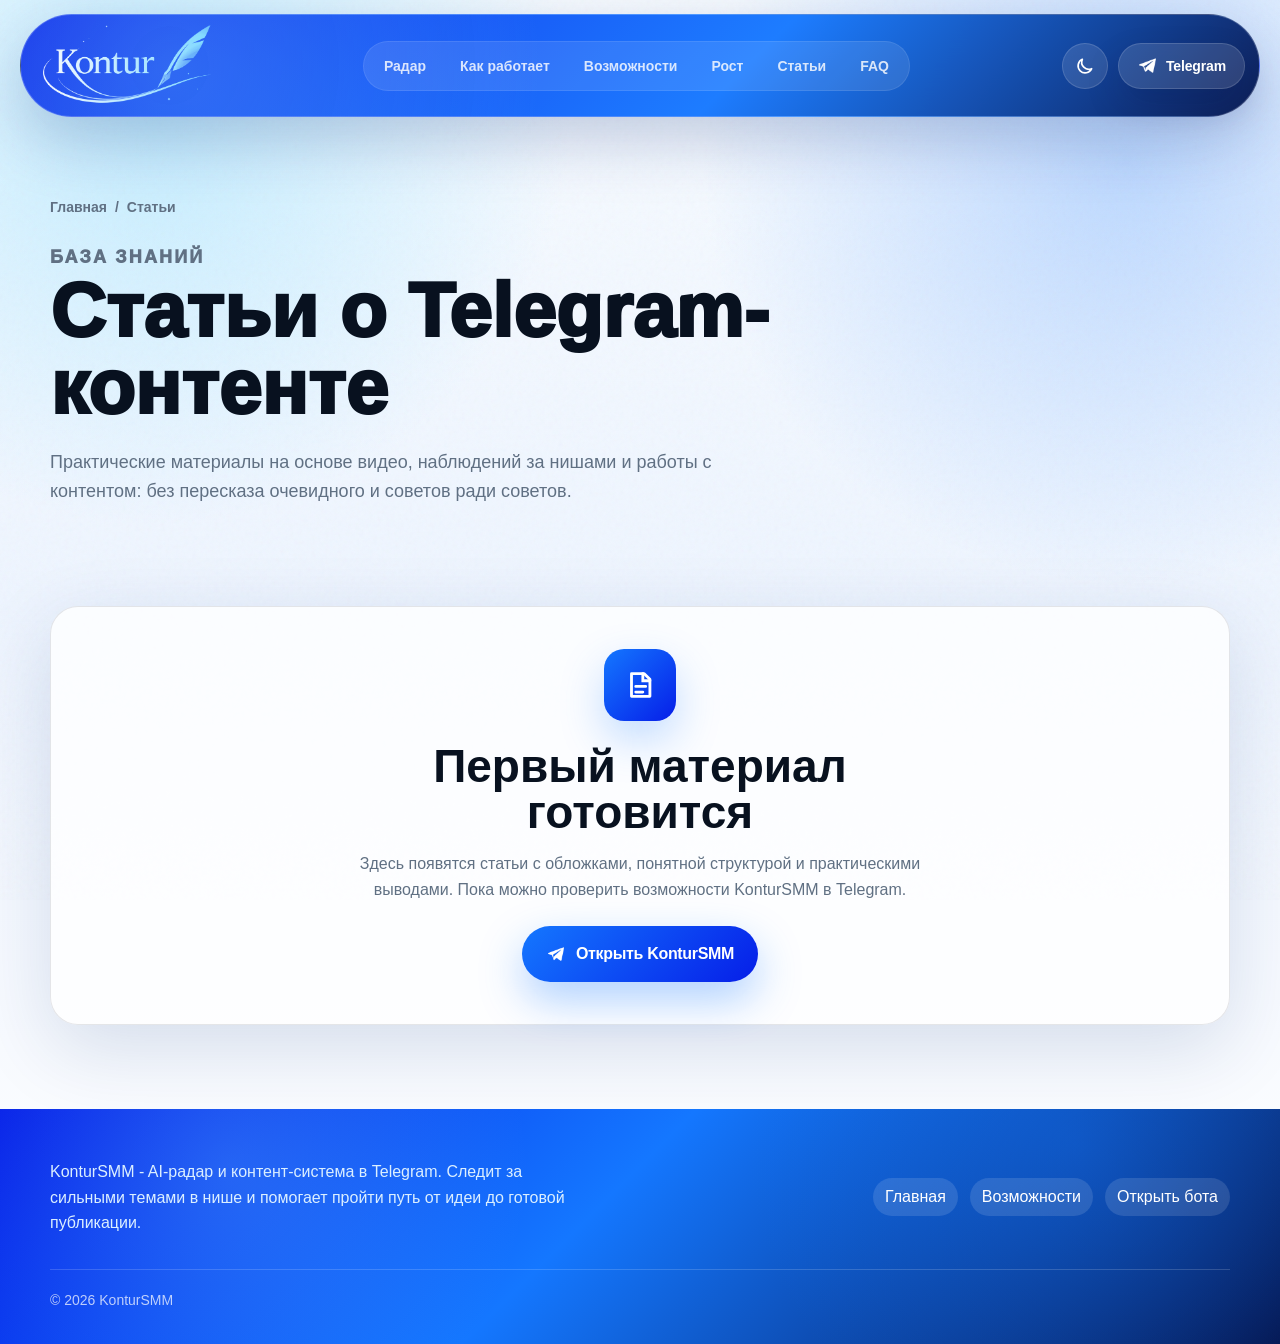
==== articles/index.html @ 6a821d07 "Add files via upload" ====
<!doctype html>
<html lang="ru">
<head>
  <meta charset="utf-8">
  <meta name="viewport" content="width=device-width, initial-scale=1">
  <title>Статьи о Telegram-контенте и продвижении | KonturSMM</title>
  <meta name="description" content="Практические статьи KonturSMM о контенте, аналитике ниши, развитии и продвижении Telegram-каналов.">
  <meta name="robots" content="index, follow">
  <link rel="canonical" href="https://kontursmm.ru/articles/">
  <meta name="theme-color" content="#1477ff">
  <meta property="og:type" content="website">
  <meta property="og:title" content="Статьи KonturSMM о Telegram-контенте">
  <meta property="og:description" content="Наблюдения, разборы механик и практические материалы для владельцев Telegram-каналов.">
  <meta property="og:image" content="https://kontursmm.ru/assets/og-cover.svg">
  <meta property="og:url" content="https://kontursmm.ru/articles/">
  <link rel="icon" href="../favicon.ico" sizes="any">
  <link rel="icon" href="../favicon.svg" type="image/svg+xml">
  <link rel="apple-touch-icon" href="../apple-touch-icon.png">
  <script>
    try {
      const savedTheme = localStorage.getItem('kontursmm_theme');
      const systemDark = window.matchMedia('(prefers-color-scheme: dark)').matches;
      document.documentElement.dataset.theme = savedTheme || (systemDark ? 'dark' : 'light');
    } catch (error) {
      document.documentElement.dataset.theme = 'light';
    }
  </script>
  <link rel="stylesheet" href="../styles.css?v=radar-theme-1">
  <script type="application/ld+json">
    {
      "@context": "https://schema.org",
      "@type": "CollectionPage",
      "name": "Статьи KonturSMM",
      "description": "Практические статьи о Telegram-контенте, аналитике ниши и продвижении каналов.",
      "url": "https://kontursmm.ru/articles/"
    }
  </script>
</head>
<body>
  <a class="skip-link" href="#main">Перейти к содержанию</a>
  <div class="page-shell">
    <div class="noise" aria-hidden="true"></div>

    <header class="site-header" data-header>
      <div class="header-inner">
        <a class="brand" href="../" aria-label="KonturSMM на главную">
          <img src="../assets/logo-kontur-white.png" width="520" height="251" alt="KonturSMM">
        </a>

        <nav class="main-nav" data-nav aria-label="Главная навигация">
          <a href="../#radar">Радар</a>
          <a href="../#how">Как работает</a>
          <a href="../#features">Возможности</a>
          <a href="../#growth">Рост</a>
          <a href="./" aria-current="page">Статьи</a>
          <a href="../#faq">FAQ</a>
        </nav>

        <div class="header-actions">
          <button class="theme-toggle" data-theme-toggle type="button" aria-label="Включить тёмную тему" title="Сменить тему">
            <svg class="theme-icon theme-icon-moon" viewBox="0 0 24 24" fill="none" aria-hidden="true"><path d="M20 15.2A8.5 8.5 0 0 1 8.8 4 8.5 8.5 0 1 0 20 15.2Z" stroke="currentColor" stroke-width="2" stroke-linecap="round" stroke-linejoin="round"/></svg>
            <svg class="theme-icon theme-icon-sun" viewBox="0 0 24 24" fill="none" aria-hidden="true"><circle cx="12" cy="12" r="4" stroke="currentColor" stroke-width="2"/><path d="M12 2V4M12 20V22M4.93 4.93L6.34 6.34M17.66 17.66L19.07 19.07M2 12H4M20 12H22M4.93 19.07L6.34 17.66M17.66 6.34L19.07 4.93" stroke="currentColor" stroke-width="2" stroke-linecap="round"/></svg>
          </button>
          <a class="telegram-mini" href="https://t.me/KonturSmmAiBot?start=articles" data-bot-link target="_blank" rel="noopener" aria-label="Открыть KonturSMM в Telegram">
            <img class="telegram-icon" src="../assets/telegram-icon-white.png" width="20" height="20" alt="" aria-hidden="true">
            <span>Telegram</span>
          </a>
          <button class="menu-toggle" data-menu-toggle type="button" aria-label="Открыть меню" aria-expanded="false"><span></span><span></span><span></span></button>
        </div>
      </div>
    </header>

    <main class="subpage-main" id="main">
      <section class="subpage-hero">
        <div class="container reveal">
          <div class="breadcrumb"><a href="../">Главная</a><span>/</span><span>Статьи</span></div>
          <p class="section-kicker">База знаний</p>
          <h1>Статьи о Telegram-контенте</h1>
          <p>Практические материалы на основе видео, наблюдений за нишами и работы с контентом: без пересказа очевидного и советов ради советов.</p>
        </div>
      </section>

      <section class="section section-compact">
        <div class="container">
          <div class="article-list-empty reveal">
            <div class="article-list-empty-inner">
              <div class="articles-coming-mark" aria-hidden="true">
                <svg viewBox="0 0 24 24" fill="none"><path d="M6 4H15L19 8V20H6V4Z" stroke="currentColor" stroke-width="2" stroke-linejoin="round"/><path d="M14 4V9H19M9 13H16M9 17H14" stroke="currentColor" stroke-width="2" stroke-linecap="round"/></svg>
              </div>
              <h2>Первый материал готовится</h2>
              <p>Здесь появятся статьи с обложками, понятной структурой и практическими выводами. Пока можно проверить возможности KonturSMM в Telegram.</p>
              <a class="btn btn-primary" href="https://t.me/KonturSmmAiBot?start=articles" data-bot-link target="_blank" rel="noopener"><img class="btn-icon" src="../assets/telegram-icon-white.png" width="20" height="20" alt="" aria-hidden="true">Открыть KonturSMM</a>
            </div>
          </div>
        </div>
      </section>
    </main>

    <footer class="footer">
      <div class="container">
        <div class="footer-grid">
          <div class="footer-brand"><p>KonturSMM - AI-радар и контент-система в Telegram. Следит за сильными темами в нише и помогает пройти путь от идеи до готовой публикации.</p></div>
          <div class="footer-links"><a href="../">Главная</a><a href="../#features">Возможности</a><a href="https://t.me/KonturSmmAiBot?start=articles_footer" data-bot-link target="_blank" rel="noopener">Открыть бота</a></div>
        </div>
        <div class="footer-bottom"><span>© <span data-year></span> KonturSMM</span></div>
      </div>
    </footer>
  </div>
  <script src="../script.js" defer></script>
</body>
</html>
---- styles.css ----
:root {
  --bg: #f4f8ff;
  --paper: #ffffff;
  --ink: #08111f;
  --muted: #607083;
  --soft: #eaf3ff;
  --soft-2: #dcecff;
  --line: rgba(8, 17, 31, 0.1);
  --blue: #1477ff;
  --blue-2: #061ee8;
  --blue-3: #7edbff;
  --deep: #071123;
  --deep-2: #0d1a32;
  --success: #19c787;
  --radius: 28px;
  --radius-lg: 44px;
  --shadow: 0 24px 80px rgba(10, 46, 112, 0.14);
  --shadow-dark: 0 24px 80px rgba(0, 8, 29, 0.32);
  --container: 1180px;
}

* {
  box-sizing: border-box;
}

html {
  scroll-behavior: smooth;
}

body {
  margin: 0;
  font-family: Inter, Manrope, -apple-system, BlinkMacSystemFont, "Segoe UI", sans-serif;
  color: var(--ink);
  background:
    radial-gradient(circle at 12% 8%, rgba(126, 219, 255, 0.42), transparent 25%),
    radial-gradient(circle at 88% 12%, rgba(20, 119, 255, 0.25), transparent 26%),
    linear-gradient(180deg, #f7fbff 0%, #eef5ff 45%, #ffffff 100%);
  min-width: 320px;
  overflow-x: hidden;
}

body.is-locked {
  overflow: hidden;
}

a {
  color: inherit;
  text-decoration: none;
}

button,
a {
  -webkit-tap-highlight-color: transparent;
}

img {
  max-width: 100%;
  display: block;
}

.container {
  width: min(100% - 40px, var(--container));
  margin: 0 auto;
}

.skip-link {
  position: fixed;
  left: 16px;
  top: 12px;
  z-index: 1000;
  padding: 10px 14px;
  border-radius: 999px;
  color: white;
  background: var(--blue);
  transform: translateY(-140%);
  transition: transform 0.2s ease;
}

.skip-link:focus {
  transform: translateY(0);
}

.page-shell {
  position: relative;
}

.noise {
  position: fixed;
  inset: 0;
  pointer-events: none;
  z-index: 0;
  opacity: 0.08;
  background-image: url("data:image/svg+xml,%3Csvg viewBox='0 0 240 240' xmlns='http://www.w3.org/2000/svg'%3E%3Cfilter id='n'%3E%3CfeTurbulence type='fractalNoise' baseFrequency='.85' numOctaves='3' stitchTiles='stitch'/%3E%3C/filter%3E%3Crect width='240' height='240' filter='url(%23n)' opacity='.5'/%3E%3C/svg%3E");
}

.site-header {
  position: sticky;
  top: 14px;
  z-index: 90;
  width: min(100% - 32px, 1240px);
  margin: 14px auto 0;
  border: 1px solid rgba(255, 255, 255, 0.22);
  border-radius: 999px;
  background:
    radial-gradient(circle at 12% 50%, rgba(126, 219, 255, 0.28), transparent 34%),
    linear-gradient(135deg, rgba(6, 30, 232, 0.96), rgba(20, 119, 255, 0.96) 58%, rgba(5, 22, 79, 0.96));
  backdrop-filter: blur(22px);
  box-shadow: 0 22px 64px rgba(5, 38, 116, 0.22);
  transition: border-color 0.2s ease, box-shadow 0.2s ease, transform 0.2s ease;
}

.site-header.is-scrolled {
  border-color: rgba(255, 255, 255, 0.32);
  box-shadow: 0 24px 68px rgba(5, 38, 116, 0.28);
}

.header-inner {
  min-height: 72px;
  display: flex;
  align-items: center;
  justify-content: space-between;
  gap: 22px;
  padding: 10px 14px 10px 22px;
}

.brand {
  display: inline-flex;
  align-items: center;
  flex: 0 0 auto;
}

.brand img {
  width: 168px;
  height: auto;
  max-height: 82px;
  object-fit: contain;
}

.main-nav {
  display: flex;
  align-items: center;
  gap: 6px;
  padding: 6px;
  border-radius: 999px;
  background: rgba(255, 255, 255, 0.1);
  border: 1px solid rgba(255, 255, 255, 0.09);
}

.main-nav a {
  padding: 10px 14px;
  border-radius: 999px;
  color: rgba(255, 255, 255, 0.82);
  font-size: 14px;
  font-weight: 700;
  transition: color 0.2s ease, background 0.2s ease;
}

.main-nav a:hover,
.main-nav a:focus-visible {
  color: white;
  background: rgba(255, 255, 255, 0.14);
  outline: none;
}

.header-actions {
  display: flex;
  align-items: center;
  gap: 10px;
}

.telegram-mini {
  display: inline-flex;
  align-items: center;
  gap: 8px;
  min-height: 46px;
  padding: 0 18px;
  border-radius: 999px;
  color: white;
  background: rgba(255, 255, 255, 0.13);
  border: 1px solid rgba(255, 255, 255, 0.14);
  box-shadow: 0 16px 34px rgba(5, 20, 80, 0.18);
  font-size: 14px;
  font-weight: 850;
  letter-spacing: -0.01em;
  transition: transform 0.2s ease, box-shadow 0.2s ease;
}

.telegram-mini:hover,
.telegram-mini:focus-visible {
  transform: translateY(-2px);
  box-shadow: 0 20px 42px rgba(20, 119, 255, 0.34);
  outline: none;
}

.telegram-mini .telegram-icon {
  width: 21px;
  height: 21px;
  object-fit: contain;
}

.menu-toggle {
  display: none;
  width: 46px;
  height: 46px;
  border: 0;
  border-radius: 50%;
  background: rgba(255, 255, 255, 0.14);
  cursor: pointer;
  position: relative;
}

.menu-toggle span {
  position: absolute;
  left: 13px;
  width: 20px;
  height: 2px;
  border-radius: 999px;
  background: white;
  transition: transform 0.22s ease, top 0.22s ease, opacity 0.22s ease;
}

.menu-toggle span:nth-child(1) {
  top: 16px;
}

.menu-toggle span:nth-child(2) {
  top: 22px;
}

.menu-toggle span:nth-child(3) {
  top: 28px;
}

.menu-toggle.is-open span:nth-child(1) {
  top: 22px;
  transform: rotate(45deg);
}

.menu-toggle.is-open span:nth-child(2) {
  opacity: 0;
}

.menu-toggle.is-open span:nth-child(3) {
  top: 22px;
  transform: rotate(-45deg);
}

.hero {
  position: relative;
  z-index: 1;
  padding: 78px 0 58px;
}

.hero-grid {
  display: grid;
  grid-template-columns: minmax(0, 1.02fr) minmax(420px, 0.98fr);
  gap: 34px;
  align-items: center;
}

.eyebrow {
  display: inline-flex;
  align-items: center;
  gap: 9px;
  margin: 0 0 20px;
  padding: 9px 12px 9px 10px;
  color: #174f9a;
  border: 1px solid rgba(20, 119, 255, 0.14);
  border-radius: 999px;
  background: rgba(255, 255, 255, 0.74);
  box-shadow: 0 12px 34px rgba(20, 119, 255, 0.08);
  font-size: 13px;
  font-weight: 850;
}

.eyebrow::before {
  content: "";
  width: 10px;
  height: 10px;
  border-radius: 50%;
  background: var(--success);
  box-shadow: 0 0 0 7px rgba(25, 199, 135, 0.12);
}

.hero h1 {
  margin: 0;
  max-width: 700px;
  color: var(--ink);
  font-size: clamp(46px, 5.35vw, 72px);
  line-height: 1.14;
  letter-spacing: -0.032em;
  font-weight: 920;
}

.hero h1 .accent {
  display: inline-block;
  padding-bottom: 0.18em;
  line-height: 1.18;
  color: transparent;
  background: linear-gradient(135deg, #0b57ff, #1ebcff 68%, #0b2bd8);
  -webkit-background-clip: text;
  background-clip: text;
}

.hero-text {
  max-width: 630px;
  margin: 24px 0 0;
  color: var(--muted);
  font-size: 18px;
  line-height: 1.62;
}

.lead-card {
  position: relative;
  max-width: 650px;
  margin: 30px 0 0;
  padding: 18px;
  border: 1px solid rgba(20, 119, 255, 0.14);
  border-radius: 30px;
  background: rgba(255, 255, 255, 0.82);
  box-shadow: var(--shadow);
  overflow: hidden;
}

.lead-card::before {
  content: "";
  position: absolute;
  width: 190px;
  height: 190px;
  right: -76px;
  top: -86px;
  border-radius: 50%;
  background: radial-gradient(circle, rgba(126, 219, 255, 0.8), transparent 68%);
}

.lead-card-inner {
  position: relative;
  display: grid;
  grid-template-columns: auto 1fr;
  gap: 16px;
  align-items: center;
}

.lead-icon {
  width: 64px;
  height: 64px;
  border-radius: 22px;
  display: grid;
  place-items: center;
  color: white;
  background: linear-gradient(135deg, var(--blue), var(--blue-2));
  box-shadow: 0 18px 36px rgba(20, 119, 255, 0.3);
}

.lead-icon svg {
  width: 31px;
  height: 31px;
}

.lead-label {
  margin: 0 0 7px;
  color: #1e72e8;
  font-size: 13px;
  font-weight: 900;
  letter-spacing: 0.1em;
  text-transform: uppercase;
}

.lead-title {
  margin: 0;
  font-size: clamp(20px, 2.1vw, 27px);
  line-height: 1.15;
  letter-spacing: -0.025em;
  font-weight: 920;
}

.lead-subtitle {
  margin: 8px 0 0;
  color: var(--muted);
  line-height: 1.5;
}

.hero-actions {
  display: flex;
  flex-wrap: wrap;
  gap: 12px;
  margin-top: 26px;
}

.btn {
  display: inline-flex;
  align-items: center;
  justify-content: center;
  gap: 10px;
  min-height: 56px;
  padding: 0 24px;
  border: 0;
  border-radius: 999px;
  font-weight: 900;
  letter-spacing: -0.02em;
  cursor: pointer;
  transition: transform 0.2s ease, box-shadow 0.2s ease, background 0.2s ease;
}

.btn-primary {
  color: white;
  background: linear-gradient(135deg, var(--blue), var(--blue-2));
  box-shadow: 0 18px 44px rgba(20, 119, 255, 0.34);
}

.btn-primary:hover,
.btn-primary:focus-visible {
  transform: translateY(-2px);
  box-shadow: 0 22px 58px rgba(20, 119, 255, 0.42);
  outline: none;
}

.btn-secondary {
  color: var(--ink);
  background: white;
  box-shadow: inset 0 0 0 1px var(--line), 0 16px 36px rgba(10, 46, 112, 0.1);
}

.btn-secondary:hover,
.btn-secondary:focus-visible {
  transform: translateY(-2px);
  outline: none;
}

.btn svg,
.btn-icon {
  width: 20px;
  height: 20px;
  flex: 0 0 auto;
  object-fit: contain;
}

.hero-proof {
  display: flex;
  flex-wrap: wrap;
  gap: 10px;
  margin-top: 25px;
  color: #46576e;
  font-size: 14px;
  font-weight: 800;
}

.hero-proof span {
  display: inline-flex;
  align-items: center;
  gap: 8px;
  padding: 10px 12px;
  border-radius: 999px;
  background: rgba(255, 255, 255, 0.76);
  border: 1px solid rgba(8, 17, 31, 0.08);
}

.hero-proof span::before {
  content: "";
  width: 7px;
  height: 7px;
  border-radius: 50%;
  background: var(--blue);
}

.hero-visual {
  position: relative;
  min-height: 610px;
}

.hero-art {
  position: absolute;
  inset: -18px -42px auto -6px;
  width: min(720px, 110%);
  transform: rotate(-1deg);
  animation: floatArt 6s ease-in-out infinite;
}

.hero-stat {
  position: absolute;
  z-index: 2;
  left: 12px;
  bottom: 82px;
  width: 220px;
  padding: 18px;
  border: 1px solid rgba(255, 255, 255, 0.66);
  border-radius: 28px;
  color: white;
  background: rgba(7, 17, 35, 0.9);
  backdrop-filter: blur(16px);
  box-shadow: var(--shadow-dark);
}

.hero-stat strong {
  display: block;
  margin-bottom: 6px;
  font-size: 38px;
  line-height: 1;
  letter-spacing: -0.06em;
}

.hero-stat span {
  color: #bcd2f1;
  font-size: 14px;
  line-height: 1.35;
}

.hero-note {
  position: absolute;
  z-index: 2;
  right: 12px;
  top: 82px;
  width: 210px;
  padding: 16px;
  border-radius: 25px;
  background: rgba(255, 255, 255, 0.86);
  box-shadow: 0 20px 60px rgba(10, 46, 112, 0.14);
  border: 1px solid rgba(20, 119, 255, 0.12);
}

.hero-note p {
  margin: 0;
  color: #526173;
  font-size: 14px;
  line-height: 1.45;
  font-weight: 750;
}

.hero-note b {
  color: var(--ink);
}

.section {
  position: relative;
  z-index: 1;
  padding: 84px 0;
}

.section-compact {
  padding-top: 54px;
}

.section-head {
  display: flex;
  align-items: end;
  justify-content: space-between;
  gap: 28px;
  margin-bottom: 34px;
}

.section-kicker {
  margin: 0 0 12px;
  color: var(--blue);
  font-size: 13px;
  font-weight: 920;
  letter-spacing: 0.12em;
  text-transform: uppercase;
}

.section-title {
  margin: 0;
  max-width: 740px;
  font-size: clamp(34px, 4vw, 58px);
  line-height: 0.98;
  letter-spacing: -0.035em;
  font-weight: 920;
}

.section-copy {
  max-width: 420px;
  margin: 0;
  color: var(--muted);
  font-size: 17px;
  line-height: 1.56;
}

.cards-grid {
  display: grid;
  grid-template-columns: repeat(4, minmax(0, 1fr));
  gap: 16px;
}

.info-card {
  min-height: 250px;
  padding: 24px;
  border: 1px solid rgba(8, 17, 31, 0.08);
  border-radius: var(--radius);
  background: rgba(255, 255, 255, 0.78);
  box-shadow: 0 20px 60px rgba(10, 46, 112, 0.08);
  transition: transform 0.2s ease, box-shadow 0.2s ease;
}

.info-card:hover {
  transform: translateY(-5px);
  box-shadow: 0 28px 80px rgba(10, 46, 112, 0.12);
}

.info-card.dark {
  color: white;
  background: linear-gradient(150deg, #0d1a32, #050b18);
  box-shadow: 0 26px 70px rgba(5, 11, 24, 0.3);
}

.card-number {
  display: inline-flex;
  margin-bottom: 42px;
  color: var(--blue);
  font-size: 15px;
  font-weight: 950;
  letter-spacing: 0.1em;
}

.info-card.dark .card-number {
  color: var(--blue-3);
}

.info-card h3 {
  margin: 0 0 12px;
  font-size: 22px;
  line-height: 1.08;
  letter-spacing: -0.022em;
}

.info-card p {
  margin: 0;
  color: var(--muted);
  line-height: 1.55;
}

.info-card.dark p {
  color: #b7c6da;
}

.dark-panel {
  position: relative;
  overflow: hidden;
  margin: 0 auto;
  border-radius: var(--radius-lg);
  color: white;
  background:
    radial-gradient(circle at 75% 10%, rgba(20, 119, 255, 0.56), transparent 28%),
    radial-gradient(circle at 18% 74%, rgba(126, 219, 255, 0.22), transparent 26%),
    linear-gradient(135deg, #071123 0%, #0e1a33 48%, #020714 100%);
  box-shadow: var(--shadow-dark);
}

.dark-panel::before {
  content: "";
  position: absolute;
  inset: 0;
  background-image:
    linear-gradient(rgba(255, 255, 255, 0.04) 1px, transparent 1px),
    linear-gradient(90deg, rgba(255, 255, 255, 0.04) 1px, transparent 1px);
  background-size: 54px 54px;
  mask-image: radial-gradient(circle at 70% 20%, black, transparent 74%);
}

.dark-panel-inner {
  position: relative;
  padding: clamp(34px, 5vw, 62px);
}

.how-grid {
  display: grid;
  grid-template-columns: 0.92fr 1.08fr;
  gap: 26px;
  align-items: stretch;
}

.how-copy h2 {
  margin: 0;
  font-size: clamp(34px, 4.4vw, 62px);
  line-height: 0.98;
  letter-spacing: -0.035em;
}

.how-copy p {
  max-width: 480px;
  margin: 18px 0 0;
  color: #b7c6da;
  font-size: 17px;
  line-height: 1.6;
}

.how-actions {
  margin-top: 28px;
}

.steps {
  display: grid;
  gap: 14px;
}

.step {
  display: grid;
  grid-template-columns: 56px 1fr;
  gap: 18px;
  padding: 20px;
  border-radius: 28px;
  background: rgba(255, 255, 255, 0.07);
  border: 1px solid rgba(255, 255, 255, 0.09);
}

.step-index {
  width: 56px;
  height: 56px;
  display: grid;
  place-items: center;
  border-radius: 20px;
  color: white;
  background: linear-gradient(135deg, var(--blue), var(--blue-2));
  font-weight: 950;
}

.step h3 {
  margin: 0 0 7px;
  font-size: 20px;
  letter-spacing: -0.015em;
}

.step p {
  margin: 0;
  color: #b7c6da;
  line-height: 1.55;
}

.feature-layout {
  display: grid;
  grid-template-columns: 1.02fr 0.98fr;
  gap: 18px;
  align-items: stretch;
}

.feature-big {
  position: relative;
  overflow: hidden;
  min-height: 520px;
  padding: 36px;
  border-radius: var(--radius-lg);
  color: white;
  background: linear-gradient(145deg, #0d1a32, #050b18);
  box-shadow: var(--shadow-dark);
}

.feature-big::after {
  content: "";
  position: absolute;
  width: 460px;
  height: 460px;
  right: -180px;
  bottom: -190px;
  border-radius: 50%;
  background: radial-gradient(circle, rgba(20, 119, 255, 0.76), transparent 68%);
}

.feature-big h2 {
  position: relative;
  z-index: 1;
  margin: 0;
  max-width: 560px;
  font-size: clamp(36px, 4.1vw, 64px);
  line-height: 0.96;
  letter-spacing: -0.035em;
}

.feature-big p {
  position: relative;
  z-index: 1;
  max-width: 500px;
  margin: 20px 0 0;
  color: #b7c6da;
  font-size: 17px;
  line-height: 1.62;
}

.bento-preview {
  position: relative;
  z-index: 1;
  margin-top: 42px;
  display: grid;
  gap: 12px;
}

.preview-row {
  display: grid;
  grid-template-columns: 94px 1fr;
  gap: 12px;
  align-items: center;
  padding: 14px;
  border-radius: 24px;
  background: rgba(255, 255, 255, 0.08);
  border: 1px solid rgba(255, 255, 255, 0.08);
}

.preview-tag {
  color: #8ee6ff;
  font-size: 12px;
  font-weight: 950;
  text-transform: uppercase;
  letter-spacing: 0.09em;
}

.preview-row span:last-child {
  color: white;
  font-weight: 780;
  line-height: 1.35;
}

.feature-cards {
  display: grid;
  grid-template-columns: repeat(2, minmax(0, 1fr));
  gap: 18px;
}

.feature-card {
  min-height: 250px;
  padding: 26px;
  border-radius: var(--radius);
  border: 1px solid rgba(8, 17, 31, 0.08);
  background: rgba(255, 255, 255, 0.82);
  box-shadow: 0 20px 60px rgba(10, 46, 112, 0.08);
}

.feature-icon {
  width: 54px;
  height: 54px;
  margin-bottom: 34px;
  border-radius: 18px;
  display: grid;
  place-items: center;
  color: var(--blue);
  background: #eaf4ff;
}

.feature-icon svg {
  width: 27px;
  height: 27px;
}

.feature-card h3 {
  margin: 0 0 11px;
  font-size: 22px;
  line-height: 1.08;
  letter-spacing: -0.022em;
}

.feature-card p {
  margin: 0;
  color: var(--muted);
  line-height: 1.55;
}

.growth-grid {
  display: grid;
  grid-template-columns: 1.18fr 0.91fr 0.91fr;
  gap: 18px;
  align-items: stretch;
}

.growth-card {
  position: relative;
  overflow: hidden;
  min-height: 360px;
  padding: 28px;
  border-radius: var(--radius);
  border: 1px solid rgba(8, 17, 31, 0.08);
  background: rgba(255, 255, 255, 0.84);
  box-shadow: 0 20px 60px rgba(10, 46, 112, 0.08);
}

.growth-card-main {
  color: white;
  background:
    linear-gradient(145deg, rgba(13, 26, 50, 0.98), rgba(5, 11, 24, 0.98)),
    linear-gradient(135deg, var(--blue), var(--blue-2));
  box-shadow: var(--shadow-dark);
}

.growth-card-head {
  display: flex;
  align-items: center;
  justify-content: space-between;
  gap: 16px;
  margin-bottom: 24px;
}

.growth-card-head span {
  color: #8ee6ff;
  font-size: 12px;
  font-weight: 950;
  letter-spacing: 0.1em;
  text-transform: uppercase;
}

.growth-card-head strong {
  padding: 9px 12px;
  border-radius: 999px;
  color: white;
  background: rgba(255, 255, 255, 0.1);
  border: 1px solid rgba(255, 255, 255, 0.12);
  font-size: 13px;
}

.growth-bars {
  height: 218px;
  display: grid;
  grid-template-columns: repeat(7, minmax(0, 1fr));
  gap: 10px;
  align-items: end;
  padding: 20px 16px 36px;
  border-radius: 28px;
  background:
    linear-gradient(rgba(255, 255, 255, 0.07) 1px, transparent 1px),
    rgba(255, 255, 255, 0.06);
  background-size: 100% 48px, auto;
  border: 1px solid rgba(255, 255, 255, 0.09);
}

.growth-bar {
  position: relative;
  min-height: 28px;
  height: var(--h);
  border-radius: 16px 16px 9px 9px;
  background: linear-gradient(180deg, #7edbff, #1477ff 60%, #061ee8);
  box-shadow: 0 16px 32px rgba(20, 119, 255, 0.32);
}

.growth-bar span {
  position: absolute;
  left: 50%;
  bottom: -26px;
  transform: translateX(-50%);
  color: #b7c6da;
  font-size: 12px;
  font-weight: 850;
}

.growth-card h3 {
  margin: 24px 0 10px;
  font-size: 25px;
  line-height: 1.08;
  letter-spacing: -0.022em;
}

.growth-card p {
  margin: 0;
  color: var(--muted);
  line-height: 1.58;
}

.growth-card-main p {
  color: #b7c6da;
}

.growth-metric {
  display: inline-flex;
  align-items: center;
  justify-content: center;
  min-width: 96px;
  height: 72px;
  padding: 0 18px;
  border-radius: 24px;
  color: white;
  background: linear-gradient(135deg, var(--blue), var(--blue-2));
  box-shadow: 0 18px 44px rgba(20, 119, 255, 0.28);
  font-size: 34px;
  font-weight: 950;
  letter-spacing: -0.04em;
}

.growth-line {
  width: 100%;
  height: 96px;
  margin-top: 24px;
}

.growth-line path {
  fill: none;
  stroke: var(--blue);
  stroke-width: 7;
  stroke-linecap: round;
}

.growth-line circle {
  fill: var(--blue-2);
  stroke: #d8f4ff;
  stroke-width: 4;
}

.growth-stack {
  display: grid;
  gap: 10px;
  margin-top: 28px;
}

.growth-stack span {
  display: block;
  height: 18px;
  border-radius: 999px;
  background: linear-gradient(90deg, #d8f4ff, #1477ff);
}

.growth-stack span:nth-child(1) {
  width: 72%;
}

.growth-stack span:nth-child(2) {
  width: 88%;
}

.growth-stack span:nth-child(3) {
  width: 62%;
}

.growth-stack span:nth-child(4) {
  width: 96%;
}

.growth-disclaimer {
  max-width: 820px;
  margin: 18px auto 0;
  color: #6d7b8f;
  font-size: 13px;
  line-height: 1.55;
  text-align: center;
}

.audience-grid {
  display: grid;
  grid-template-columns: repeat(3, minmax(0, 1fr));
  gap: 18px;
}

.audience-card {
  overflow: hidden;
  border-radius: var(--radius);
  background: white;
  border: 1px solid rgba(8, 17, 31, 0.08);
  box-shadow: 0 20px 60px rgba(10, 46, 112, 0.08);
}

.audience-card-top {
  min-height: 130px;
  padding: 22px;
  display: flex;
  align-items: flex-end;
  background:
    radial-gradient(circle at 82% 20%, rgba(126, 219, 255, 0.88), transparent 42%),
    linear-gradient(135deg, #eef7ff, #ffffff);
}

.audience-card:nth-child(2) .audience-card-top {
  background:
    radial-gradient(circle at 72% 30%, rgba(20, 119, 255, 0.52), transparent 38%),
    linear-gradient(135deg, #edf4ff, #ffffff);
}

.audience-card:nth-child(3) .audience-card-top {
  background:
    radial-gradient(circle at 74% 22%, rgba(6, 30, 232, 0.34), transparent 42%),
    linear-gradient(135deg, #f0f6ff, #ffffff);
}

.audience-card h3 {
  margin: 0;
  font-size: 25px;
  line-height: 1.05;
  letter-spacing: -0.025em;
}

.audience-card-body {
  padding: 24px;
}

.audience-card-body p {
  margin: 0 0 22px;
  color: var(--muted);
  line-height: 1.58;
}

.result-pill {
  display: block;
  padding: 15px;
  border-radius: 20px;
  color: #0a3f92;
  background: #eaf4ff;
  font-weight: 840;
  line-height: 1.35;
}

.cta-band {
  position: relative;
  overflow: hidden;
  border-radius: var(--radius-lg);
  padding: clamp(34px, 5vw, 62px);
  color: white;
  background:
    radial-gradient(circle at 10% 20%, rgba(126, 219, 255, 0.4), transparent 30%),
    radial-gradient(circle at 90% 85%, rgba(126, 219, 255, 0.26), transparent 34%),
    linear-gradient(135deg, #061ee8, #1477ff 50%, #05164f);
  box-shadow: 0 28px 80px rgba(20, 119, 255, 0.26);
}

.cta-band::after {
  content: "";
  position: absolute;
  right: -80px;
  top: -110px;
  width: 330px;
  height: 330px;
  border-radius: 50%;
  border: 1px solid rgba(255, 255, 255, 0.22);
}

.cta-grid {
  position: relative;
  z-index: 1;
  display: grid;
  grid-template-columns: 1fr auto;
  gap: 28px;
  align-items: center;
}

.cta-band h2 {
  margin: 0;
  max-width: 720px;
  font-size: clamp(34px, 4.4vw, 64px);
  line-height: 0.96;
  letter-spacing: -0.035em;
}

.cta-band p {
  max-width: 600px;
  margin: 18px 0 0;
  color: #dbefff;
  font-size: 17px;
  line-height: 1.6;
}

.cta-actions {
  display: flex;
  flex-direction: column;
  gap: 12px;
  min-width: 250px;
}

.cta-actions .btn-secondary {
  color: var(--ink);
}

.cta-telegram-btn {
  background: rgba(5, 11, 24, 0.9);
  border: 1px solid rgba(255, 255, 255, 0.14);
  box-shadow: 0 18px 44px rgba(0, 8, 29, 0.28);
}

.cta-telegram-btn:hover,
.cta-telegram-btn:focus-visible {
  box-shadow: 0 22px 58px rgba(0, 8, 29, 0.36);
}

.micro-note {
  color: #dbefff;
  font-size: 13px;
  text-align: center;
}

.faq-layout {
  display: grid;
  grid-template-columns: 0.8fr 1.2fr;
  gap: 28px;
  align-items: start;
}

.faq-list {
  display: grid;
  gap: 12px;
}

.faq-item {
  border: 1px solid rgba(8, 17, 31, 0.09);
  border-radius: 24px;
  background: rgba(255, 255, 255, 0.82);
  box-shadow: 0 18px 56px rgba(10, 46, 112, 0.07);
  overflow: hidden;
}

.faq-question {
  width: 100%;
  padding: 20px 22px;
  display: flex;
  align-items: center;
  justify-content: space-between;
  gap: 18px;
  border: 0;
  color: var(--ink);
  background: transparent;
  text-align: left;
  cursor: pointer;
  font: inherit;
  font-weight: 880;
  font-size: 18px;
  letter-spacing: -0.015em;
}

.faq-question svg {
  width: 18px;
  height: 18px;
  flex: 0 0 auto;
  transition: transform 0.2s ease;
}

.faq-item.is-open .faq-question svg {
  transform: rotate(45deg);
}

.faq-answer {
  display: grid;
  grid-template-rows: 0fr;
  transition: grid-template-rows 0.24s ease;
}

.faq-item.is-open .faq-answer {
  grid-template-rows: 1fr;
}

.faq-answer-inner {
  overflow: hidden;
}

.faq-answer p {
  margin: 0;
  padding: 0 22px 20px;
  color: var(--muted);
  line-height: 1.6;
}

.footer {
  position: relative;
  z-index: 1;
  padding: 50px 0 36px;
  color: #dbefff;
  background:
    radial-gradient(circle at 18% 24%, rgba(126, 219, 255, 0.22), transparent 28%),
    radial-gradient(circle at 84% 15%, rgba(20, 119, 255, 0.36), transparent 30%),
    linear-gradient(135deg, #061ee8 0%, #1477ff 46%, #05164f 100%);
}

.footer-grid {
  display: grid;
  grid-template-columns: 1fr auto;
  gap: 24px;
  align-items: center;
}

.footer p {
  max-width: 520px;
  margin: 0;
  line-height: 1.58;
}

.footer-links {
  display: flex;
  flex-wrap: wrap;
  gap: 12px;
  justify-content: flex-end;
}

.footer-links a {
  padding: 10px 12px;
  border-radius: 999px;
  color: white;
  background: rgba(255, 255, 255, 0.12);
}

.footer-bottom {
  display: flex;
  justify-content: space-between;
  gap: 18px;
  margin-top: 34px;
  padding-top: 22px;
  border-top: 1px solid rgba(255, 255, 255, 0.16);
  color: rgba(255, 255, 255, 0.72);
  font-size: 14px;
}

.reveal {
  opacity: 0;
  transform: translateY(22px);
  transition: opacity 0.6s ease, transform 0.6s ease;
}

.reveal.is-visible {
  opacity: 1;
  transform: translateY(0);
}

@keyframes floatArt {
  0%, 100% {
    transform: translateY(0) rotate(-1deg);
  }
  50% {
    transform: translateY(-14px) rotate(0deg);
  }
}

@media (max-width: 1080px) {
  .main-nav {
    gap: 2px;
  }

  .main-nav a {
    padding-inline: 10px;
  }

  .hero-grid,
  .feature-layout,
  .how-grid,
  .growth-grid,
  .faq-layout {
    grid-template-columns: 1fr;
  }

  .hero-visual {
    min-height: 560px;
  }

  .hero-art {
    inset-inline: 50%;
    transform: translateX(-50%);
    width: min(720px, 108%);
  }

  .cards-grid {
    grid-template-columns: repeat(2, minmax(0, 1fr));
  }
}

@media (max-width: 860px) {
  .site-header {
    top: 10px;
    width: min(100% - 20px, 1240px);
  }

  .header-inner {
    min-height: 66px;
    padding: 9px 10px 9px 16px;
  }

  .brand img {
    width: 148px;
  }

  .menu-toggle {
    display: inline-flex;
  }

  .main-nav {
    position: fixed;
    left: 10px;
    right: 10px;
    top: 86px;
    display: grid;
    gap: 8px;
    padding: 12px;
    border-radius: 28px;
    background:
      radial-gradient(circle at 14% 20%, rgba(126, 219, 255, 0.26), transparent 34%),
      linear-gradient(135deg, rgba(6, 30, 232, 0.98), rgba(20, 119, 255, 0.98) 58%, rgba(5, 22, 79, 0.98));
    border: 1px solid rgba(255, 255, 255, 0.16);
    box-shadow: 0 28px 80px rgba(5, 20, 55, 0.22);
    transform: translateY(-10px);
    opacity: 0;
    visibility: hidden;
    pointer-events: none;
    transition: opacity 0.2s ease, transform 0.2s ease, visibility 0.2s ease;
  }

  .main-nav.is-open {
    transform: translateY(0);
    opacity: 1;
    visibility: visible;
    pointer-events: auto;
  }

  .main-nav a {
    padding: 15px 16px;
    border-radius: 18px;
  }

  .telegram-mini span {
    display: none;
  }

  .telegram-mini {
    width: 46px;
    min-height: 46px;
    padding: 0;
    justify-content: center;
  }

  .hero {
    padding-top: 58px;
  }

  .section-head {
    display: block;
  }

  .section-copy {
    margin-top: 16px;
  }

  .cta-grid,
  .footer-grid,
  .footer-bottom {
    grid-template-columns: 1fr;
    display: grid;
  }

  .footer-links {
    justify-content: flex-start;
  }
}

@media (max-width: 680px) {
  .container {
    width: min(100% - 24px, var(--container));
  }

  .hero h1 {
    font-size: clamp(39px, 11vw, 56px);
  }

  .hero-text {
    font-size: 16px;
  }

  .lead-card-inner {
    grid-template-columns: 1fr;
  }

  .lead-icon {
    width: 56px;
    height: 56px;
    border-radius: 19px;
  }

  .hero-actions .btn,
  .cta-actions .btn {
    width: 100%;
  }

  .hero-visual {
    min-height: 460px;
    margin-top: 18px;
  }

  .hero-stat {
    left: 0;
    bottom: 34px;
    width: 190px;
  }

  .hero-note {
    right: 0;
    top: 30px;
    width: 180px;
  }

  .section {
    padding: 64px 0;
  }

  .cards-grid,
  .feature-cards,
  .growth-grid,
  .audience-grid {
    grid-template-columns: 1fr;
  }

  .info-card,
  .feature-card,
  .growth-card {
    min-height: auto;
  }

  .card-number,
  .feature-icon {
    margin-bottom: 24px;
  }

  .dark-panel,
  .feature-big,
  .growth-card,
  .cta-band {
    border-radius: 32px;
  }

  .dark-panel-inner,
  .feature-big,
  .growth-card,
  .cta-band {
    padding: 28px;
  }

  .growth-bars {
    height: 190px;
    gap: 7px;
    padding-inline: 12px;
  }

  .step {
    grid-template-columns: 1fr;
  }

  .footer-bottom {
    gap: 8px;
  }
}

@media (max-width: 430px) {
  .brand img {
    width: 128px;
  }

  .header-actions {
    gap: 7px;
  }

  .hero-visual {
    min-height: 390px;
  }

  .hero-stat,
  .hero-note {
    position: relative;
    inset: auto;
    width: auto;
    margin-top: 12px;
  }

  .hero-art {
    position: relative;
    inset: auto;
    width: 118%;
    margin-left: -8%;
  }
}

@media (prefers-reduced-motion: reduce) {
  *,
  *::before,
  *::after {
    animation-duration: 0.01ms !important;
    animation-iteration-count: 1 !important;
    scroll-behavior: auto !important;
    transition-duration: 0.01ms !important;
  }
}

/* Radar product view */
.theme-toggle {
  width: 46px;
  height: 46px;
  display: grid;
  place-items: center;
  flex: 0 0 auto;
  padding: 0;
  border: 1px solid rgba(255, 255, 255, 0.14);
  border-radius: 50%;
  color: white;
  background: rgba(255, 255, 255, 0.12);
  cursor: pointer;
  transition: transform 0.2s ease, background 0.2s ease;
}

.theme-toggle:hover,
.theme-toggle:focus-visible {
  transform: translateY(-2px);
  background: rgba(255, 255, 255, 0.2);
  outline: none;
}

.theme-icon {
  width: 20px;
  height: 20px;
}

.theme-icon-sun {
  display: none;
}

html[data-theme="dark"] .theme-icon-moon {
  display: none;
}

html[data-theme="dark"] .theme-icon-sun {
  display: block;
}

.radar-visual {
  display: grid;
  place-items: center;
}

.radar-screen {
  position: relative;
  width: min(100%, 520px);
  padding: 24px;
  border: 1px solid rgba(255, 255, 255, 0.12);
  border-radius: 32px;
  color: white;
  background: linear-gradient(155deg, #101a2c, #050912 72%);
  box-shadow: 0 34px 90px rgba(5, 24, 72, 0.3);
  transform: rotate(1deg);
}

.radar-screen::before {
  content: "";
  position: absolute;
  inset: 0;
  pointer-events: none;
  border-radius: inherit;
  background: linear-gradient(130deg, rgba(126, 219, 255, 0.12), transparent 36%, rgba(20, 119, 255, 0.08));
}

.radar-screen-head,
.radar-chart-label,
.radar-screen-foot {
  position: relative;
  display: flex;
  align-items: center;
  justify-content: space-between;
  gap: 16px;
}

.radar-screen-head > div {
  display: grid;
  gap: 8px;
}

.radar-screen-head strong {
  font-size: 28px;
  line-height: 1;
}

.radar-live {
  display: inline-flex;
  align-items: center;
  gap: 7px;
  color: #9eebd0;
  font-size: 12px;
  font-weight: 850;
  text-transform: uppercase;
}

.radar-live i {
  width: 8px;
  height: 8px;
  border-radius: 50%;
  background: var(--success);
  box-shadow: 0 0 0 5px rgba(25, 199, 135, 0.14);
}

.radar-period {
  padding: 8px 10px;
  border: 1px solid rgba(255, 255, 255, 0.1);
  border-radius: 999px;
  color: #bed1eb;
  background: rgba(255, 255, 255, 0.06);
  font-size: 12px;
  font-weight: 800;
}

.radar-chart {
  position: relative;
  margin-top: 24px;
  padding: 18px 18px 14px;
  border: 1px solid rgba(255, 255, 255, 0.08);
  border-radius: 18px;
  background: rgba(255, 255, 255, 0.05);
}

.radar-chart-label span {
  color: #b7c6da;
  font-size: 13px;
}

.radar-chart-label strong {
  color: #8ee6ff;
  font-size: 14px;
}

.signal-bars {
  height: 112px;
  display: grid;
  grid-template-columns: repeat(7, 1fr);
  gap: 9px;
  align-items: end;
  margin-top: 16px;
}

.signal-bars i {
  height: var(--signal);
  min-height: 16px;
  border-radius: 5px 5px 2px 2px;
  background: linear-gradient(180deg, #79ddff, #1477ff 60%, #3150ed);
}

.radar-signals {
  position: relative;
  display: grid;
  gap: 9px;
  margin-top: 12px;
}

.radar-signal {
  min-width: 0;
  display: grid;
  grid-template-columns: 34px minmax(0, 1fr) auto;
  gap: 11px;
  align-items: center;
  padding: 12px;
  border: 1px solid rgba(255, 255, 255, 0.07);
  border-radius: 12px;
  background: rgba(255, 255, 255, 0.045);
}

.radar-signal.is-strong {
  border-color: rgba(25, 199, 135, 0.24);
  background: rgba(25, 199, 135, 0.08);
}

.signal-mark {
  width: 34px;
  height: 34px;
  display: grid;
  place-items: center;
  border-radius: 8px;
  color: #8ee6ff;
  background: rgba(20, 119, 255, 0.16);
  font-size: 11px;
  font-weight: 900;
}

.radar-signal div {
  min-width: 0;
  display: grid;
  gap: 4px;
}

.radar-signal strong,
.radar-signal small {
  overflow: hidden;
  text-overflow: ellipsis;
  white-space: nowrap;
}

.radar-signal strong {
  font-size: 14px;
}

.radar-signal small {
  color: #94a7c1;
  font-size: 11px;
}

.radar-signal b {
  color: #9eebd0;
  font-size: 14px;
}

.radar-screen-foot {
  margin-top: 16px;
  padding-top: 14px;
  border-top: 1px solid rgba(255, 255, 255, 0.08);
  color: #9fb0c6;
  font-size: 12px;
  font-weight: 750;
}

.radar-note {
  right: -4px;
  top: 64px;
}

.radar-stat {
  left: -2px;
  bottom: 48px;
}

.articles-coming {
  min-height: 210px;
  display: grid;
  grid-template-columns: auto minmax(0, 1fr) auto;
  gap: 22px;
  align-items: center;
  padding: 30px;
  border: 1px solid rgba(8, 17, 31, 0.08);
  border-radius: var(--radius);
  background: rgba(255, 255, 255, 0.82);
  box-shadow: 0 20px 60px rgba(10, 46, 112, 0.08);
}

.articles-coming-mark {
  width: 72px;
  height: 72px;
  display: grid;
  place-items: center;
  border-radius: 20px;
  color: white;
  background: linear-gradient(135deg, var(--blue), var(--blue-2));
  box-shadow: 0 18px 44px rgba(20, 119, 255, 0.25);
}

.articles-coming-mark svg {
  width: 34px;
  height: 34px;
}

.articles-coming span:first-child {
  color: var(--blue);
  font-size: 12px;
  font-weight: 900;
  text-transform: uppercase;
}

.articles-coming h3 {
  margin: 7px 0 8px;
  font-size: 28px;
  line-height: 1.08;
}

.articles-coming p {
  max-width: 650px;
  margin: 0;
  color: var(--muted);
  line-height: 1.55;
}

.text-link {
  display: inline-flex;
  align-items: center;
  gap: 8px;
  color: var(--blue);
  font-weight: 900;
}

.text-link:hover,
.text-link:focus-visible {
  text-decoration: underline;
  outline: none;
}

/* Article listing and reusable article template */
.subpage-main {
  position: relative;
  z-index: 1;
  min-height: 70vh;
}

.subpage-hero {
  padding: 82px 0 46px;
}

.subpage-hero h1 {
  max-width: 850px;
  margin: 0;
  font-size: clamp(46px, 6vw, 78px);
  line-height: 1;
  font-weight: 920;
}

.subpage-hero p {
  max-width: 680px;
  margin: 22px 0 0;
  color: var(--muted);
  font-size: 18px;
  line-height: 1.62;
}

.article-list-empty {
  min-height: 330px;
  display: grid;
  place-items: center;
  padding: 42px;
  border: 1px solid var(--line);
  border-radius: var(--radius);
  background: rgba(255, 255, 255, 0.78);
  text-align: center;
  box-shadow: var(--shadow);
}

.article-list-empty-inner {
  max-width: 600px;
}

.article-list-empty .articles-coming-mark {
  margin: 0 auto 22px;
}

.article-list-empty h2 {
  margin: 0;
  font-size: clamp(30px, 4vw, 46px);
  line-height: 1;
}

.article-list-empty p {
  margin: 16px 0 0;
  color: var(--muted);
  line-height: 1.6;
}

.article-list-empty .btn {
  margin-top: 24px;
}

.breadcrumb {
  display: flex;
  flex-wrap: wrap;
  gap: 8px;
  margin-bottom: 28px;
  color: var(--muted);
  font-size: 14px;
  font-weight: 750;
}

.breadcrumb a:hover,
.breadcrumb a:focus-visible {
  color: var(--blue);
  outline: none;
}

.article-hero {
  padding: 66px 0 42px;
}

.article-hero-grid {
  display: grid;
  grid-template-columns: minmax(0, 0.95fr) minmax(380px, 1.05fr);
  gap: 42px;
  align-items: center;
}

.article-category {
  display: inline-flex;
  margin-bottom: 16px;
  color: var(--blue);
  font-size: 13px;
  font-weight: 900;
  text-transform: uppercase;
}

.article-hero h1 {
  margin: 0;
  font-size: clamp(42px, 5vw, 68px);
  line-height: 1.02;
  font-weight: 920;
}

.article-subtitle {
  margin: 20px 0 0;
  color: var(--muted);
  font-size: 19px;
  line-height: 1.6;
}

.article-meta {
  display: flex;
  flex-wrap: wrap;
  gap: 10px 18px;
  margin-top: 24px;
  color: var(--muted);
  font-size: 14px;
  font-weight: 750;
}

.article-cover {
  overflow: hidden;
  aspect-ratio: 16 / 10;
  border: 1px solid var(--line);
  border-radius: var(--radius);
  background: var(--soft);
  box-shadow: var(--shadow);
}

.article-cover img {
  width: 100%;
  height: 100%;
  object-fit: cover;
}

.article-layout {
  display: grid;
  grid-template-columns: 230px minmax(0, 760px);
  gap: 54px;
  justify-content: center;
  align-items: start;
}

.article-toc {
  position: sticky;
  top: 112px;
  padding: 18px;
  border-left: 2px solid var(--soft-2);
}

.article-toc strong {
  display: block;
  margin-bottom: 12px;
  font-size: 13px;
  text-transform: uppercase;
}

.article-toc a {
  display: block;
  padding: 7px 0;
  color: var(--muted);
  font-size: 14px;
  line-height: 1.4;
}

.article-toc a:hover,
.article-toc a:focus-visible {
  color: var(--blue);
  outline: none;
}

.article-body {
  min-width: 0;
  font-size: 18px;
  line-height: 1.75;
}

.article-body > :first-child {
  margin-top: 0;
}

.article-body h2 {
  scroll-margin-top: 120px;
  margin: 58px 0 18px;
  font-size: clamp(30px, 4vw, 46px);
  line-height: 1.08;
}

.article-body h3 {
  margin: 34px 0 12px;
  font-size: 25px;
  line-height: 1.15;
}

.article-body p,
.article-body ul,
.article-body ol {
  margin: 0 0 22px;
}

.article-body li + li {
  margin-top: 8px;
}

.article-body img {
  width: 100%;
  margin: 34px 0;
  border-radius: 18px;
  box-shadow: var(--shadow);
}

.article-callout,
.article-quote {
  margin: 34px 0;
  padding: 24px;
  border-radius: 18px;
}

.article-callout {
  border: 1px solid rgba(20, 119, 255, 0.16);
  background: var(--soft);
}

.article-callout strong {
  display: block;
  margin-bottom: 8px;
}

.article-callout p,
.article-quote p {
  margin: 0;
}

.article-quote {
  border-left: 4px solid var(--blue);
  background: var(--paper);
  box-shadow: 0 16px 48px rgba(10, 46, 112, 0.08);
  font-size: 21px;
  font-weight: 750;
}

.article-bottom-cta {
  margin-top: 58px;
  padding: 30px;
  border-radius: var(--radius);
  color: white;
  background: linear-gradient(135deg, #061ee8, #1477ff 55%, #071b55);
}

.article-bottom-cta h2 {
  margin: 0;
  color: white;
}

.article-bottom-cta p {
  color: #dbefff;
}

.article-bottom-cta .btn {
  margin-top: 6px;
  background: #071123;
}

/* Dark theme */
html[data-theme="dark"] {
  color-scheme: dark;
  --bg: #070a0f;
  --paper: #11161e;
  --ink: #f2f5f8;
  --muted: #9da8b7;
  --soft: #111c2a;
  --soft-2: #1b2b40;
  --line: rgba(255, 255, 255, 0.1);
  --deep: #05070b;
  --deep-2: #11161e;
  --shadow: 0 24px 80px rgba(0, 0, 0, 0.3);
}

html[data-theme="dark"] body {
  background:
    radial-gradient(circle at 12% 8%, rgba(0, 178, 255, 0.1), transparent 24%),
    radial-gradient(circle at 88% 10%, rgba(20, 119, 255, 0.12), transparent 24%),
    linear-gradient(180deg, #070a0f 0%, #0b1017 46%, #070a0f 100%);
}

html[data-theme="dark"] .eyebrow,
html[data-theme="dark"] .hero-proof span,
html[data-theme="dark"] .lead-card,
html[data-theme="dark"] .info-card,
html[data-theme="dark"] .feature-card,
html[data-theme="dark"] .growth-card:not(.growth-card-main),
html[data-theme="dark"] .audience-card,
html[data-theme="dark"] .faq-item,
html[data-theme="dark"] .articles-coming,
html[data-theme="dark"] .article-list-empty {
  border-color: rgba(255, 255, 255, 0.09);
  background: rgba(17, 22, 30, 0.9);
  box-shadow: 0 20px 60px rgba(0, 0, 0, 0.22);
}

html[data-theme="dark"] .eyebrow {
  color: #9bdcff;
}

html[data-theme="dark"] .hero-proof {
  color: #b8c4d2;
}

html[data-theme="dark"] .btn-secondary {
  color: var(--ink);
  background: #151b24;
  box-shadow: inset 0 0 0 1px var(--line), 0 16px 36px rgba(0, 0, 0, 0.22);
}

html[data-theme="dark"] .hero-note {
  border-color: rgba(255, 255, 255, 0.1);
  background: rgba(17, 22, 30, 0.94);
  box-shadow: 0 20px 60px rgba(0, 0, 0, 0.28);
}

html[data-theme="dark"] .hero-note p {
  color: #aeb9c8;
}

html[data-theme="dark"] .hero-note b {
  color: var(--ink);
}

html[data-theme="dark"] .feature-icon,
html[data-theme="dark"] .result-pill,
html[data-theme="dark"] .article-callout {
  color: #80cfff;
  background: #101f31;
}

html[data-theme="dark"] .audience-card-top,
html[data-theme="dark"] .audience-card:nth-child(2) .audience-card-top,
html[data-theme="dark"] .audience-card:nth-child(3) .audience-card-top {
  background:
    radial-gradient(circle at 82% 20%, rgba(20, 119, 255, 0.22), transparent 42%),
    linear-gradient(135deg, #131b26, #0d1219);
}

html[data-theme="dark"] .article-quote {
  background: #11161e;
  box-shadow: 0 16px 48px rgba(0, 0, 0, 0.2);
}

@media (max-width: 1080px) {
  .article-hero-grid {
    grid-template-columns: 1fr;
  }

  .article-cover {
    max-width: 760px;
  }
}

@media (max-width: 860px) {
  .article-layout {
    grid-template-columns: 1fr;
  }

  .article-toc {
    position: static;
    border-left: 0;
    border-bottom: 1px solid var(--line);
    padding: 0 0 20px;
  }
}

@media (max-width: 680px) {
  .radar-screen {
    width: 100%;
    padding: 18px;
    transform: none;
  }

  .radar-note,
  .radar-stat {
    position: absolute;
  }

  .radar-note {
    top: 18px;
    right: -2px;
  }

  .radar-stat {
    bottom: 12px;
    left: -2px;
  }

  .articles-coming {
    grid-template-columns: 1fr;
    padding: 24px;
  }

  .articles-coming .text-link {
    justify-self: start;
  }

  .subpage-hero,
  .article-hero {
    padding-top: 58px;
  }

  .article-body {
    font-size: 17px;
  }
}

@media (max-width: 430px) {
  .theme-toggle,
  .telegram-mini,
  .menu-toggle {
    width: 42px;
    height: 42px;
    min-height: 42px;
  }

  .radar-visual {
    display: block;
    min-height: 590px;
  }

  .radar-note,
  .radar-stat {
    position: relative;
    inset: auto;
    margin-top: 12px;
  }

  .radar-screen-head strong {
    font-size: 24px;
  }

  .radar-screen-foot {
    gap: 8px;
    font-size: 11px;
  }

  .article-list-empty {
    padding: 28px 20px;
  }
}
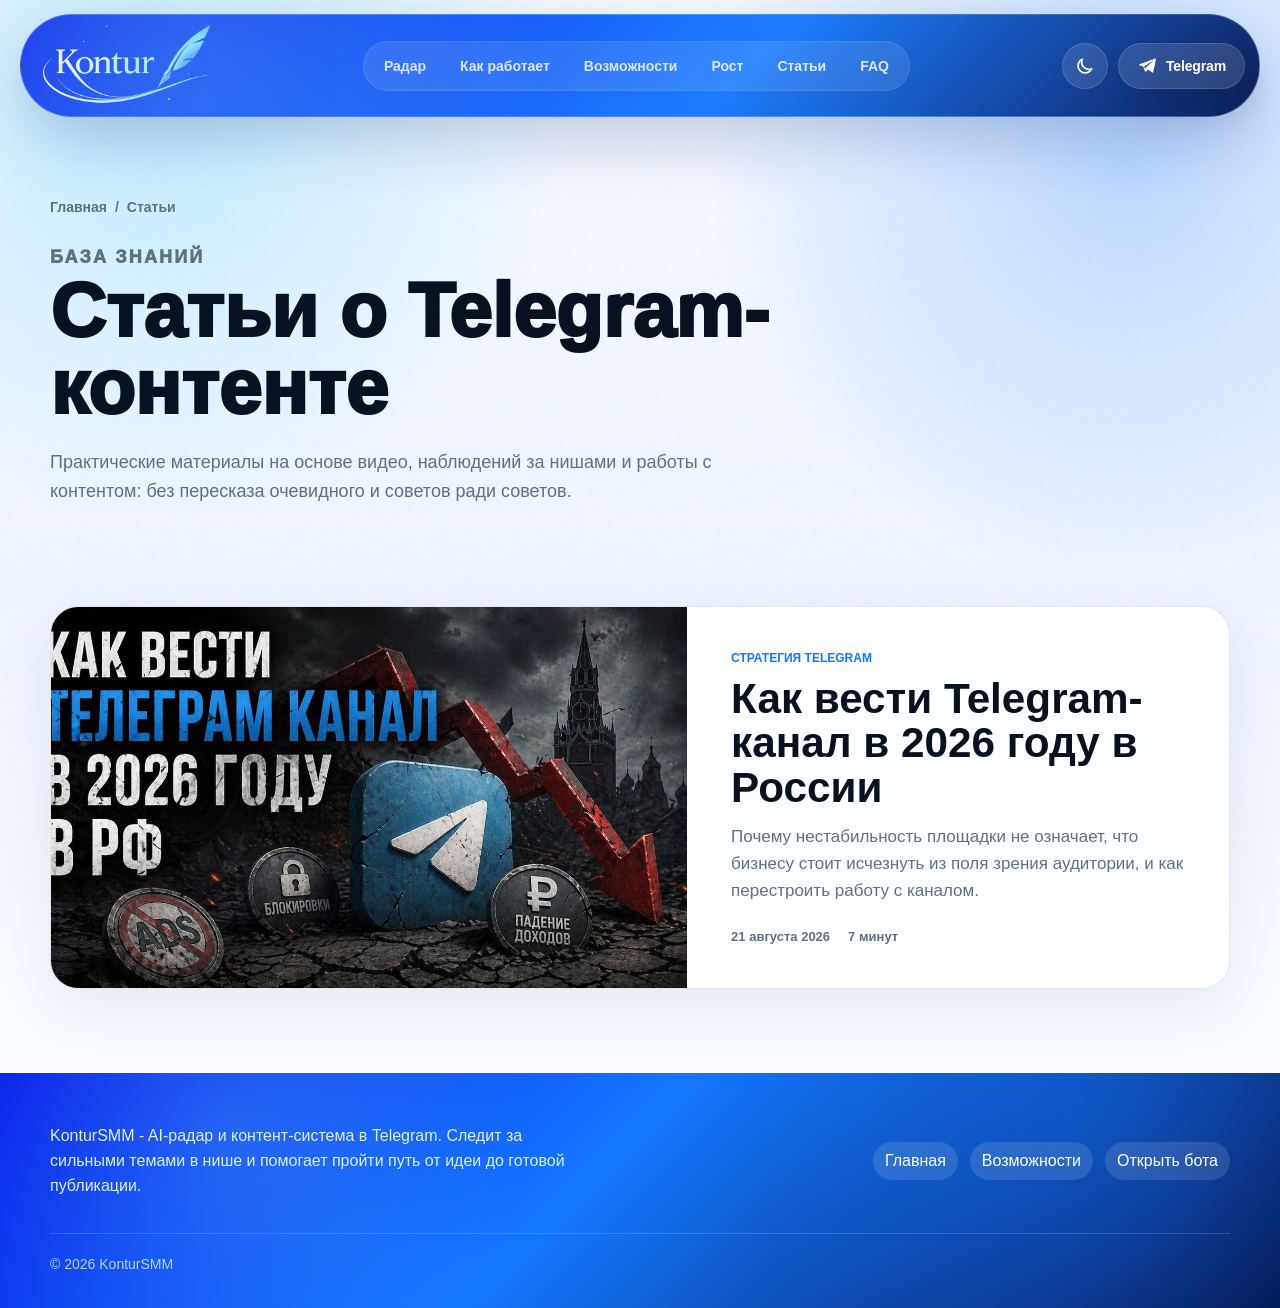
==== commit 1ce26321: "Add files via upload" ====
--- a/articles/index.html
+++ b/articles/index.html
@@ -25,7 +25,7 @@
       document.documentElement.dataset.theme = 'light';
     }
   </script>
-  <link rel="stylesheet" href="../styles.css?v=radar-theme-1">
+  <link rel="stylesheet" href="../styles.css?v=article-2026-1">
   <script type="application/ld+json">
     {
       "@context": "https://schema.org",
@@ -82,15 +82,16 @@
 
       <section class="section section-compact">
         <div class="container">
-          <div class="article-list-empty reveal">
-            <div class="article-list-empty-inner">
-              <div class="articles-coming-mark" aria-hidden="true">
-                <svg viewBox="0 0 24 24" fill="none"><path d="M6 4H15L19 8V20H6V4Z" stroke="currentColor" stroke-width="2" stroke-linejoin="round"/><path d="M14 4V9H19M9 13H16M9 17H14" stroke="currentColor" stroke-width="2" stroke-linecap="round"/></svg>
+          <div class="article-grid article-grid-featured">
+            <a class="article-card article-card-featured reveal" href="kak-vesti-telegram-kanal-v-2026.html">
+              <figure class="article-card-cover"><img src="../assets/telegram-channel-2026.jpg" width="1280" height="720" alt="Как вести Telegram-канал в 2026 году в России"></figure>
+              <div class="article-card-content">
+                <span class="article-card-category">Стратегия Telegram</span>
+                <h2>Как вести Telegram-канал в 2026 году в России</h2>
+                <p>Почему нестабильность площадки не означает, что бизнесу стоит исчезнуть из поля зрения аудитории, и как перестроить работу с каналом.</p>
+                <div class="article-card-meta"><time datetime="2026-08-21">21 августа 2026</time><span>7 минут</span></div>
               </div>
-              <h2>Первый материал готовится</h2>
-              <p>Здесь появятся статьи с обложками, понятной структурой и практическими выводами. Пока можно проверить возможности KonturSMM в Telegram.</p>
-              <a class="btn btn-primary" href="https://t.me/KonturSmmAiBot?start=articles" data-bot-link target="_blank" rel="noopener"><img class="btn-icon" src="../assets/telegram-icon-white.png" width="20" height="20" alt="" aria-hidden="true">Открыть KonturSMM</a>
-            </div>
+            </a>
           </div>
         </div>
       </section>
--- a/styles.css
+++ b/styles.css
@@ -1978,7 +1978,7 @@
 
 .article-cover {
   overflow: hidden;
-  aspect-ratio: 16 / 10;
+  aspect-ratio: 16 / 9;
   border: 1px solid var(--line);
   border-radius: var(--radius);
   background: var(--soft);
@@ -2035,6 +2035,130 @@
 
 .article-body > :first-child {
   margin-top: 0;
+}
+
+.article-lead {
+  color: var(--ink);
+  font-size: 22px;
+  line-height: 1.58;
+}
+
+.article-body a:not(.btn) {
+  color: var(--blue);
+  font-weight: 780;
+  text-decoration: underline;
+  text-decoration-thickness: 1px;
+  text-underline-offset: 3px;
+}
+
+.article-body a:not(.btn):hover,
+.article-body a:not(.btn):focus-visible {
+  color: var(--blue-2);
+  outline: none;
+}
+
+.article-source-note {
+  padding: 16px 18px;
+  border-left: 3px solid var(--blue);
+  color: var(--muted);
+  background: var(--soft);
+  font-size: 14px;
+  line-height: 1.58;
+}
+
+.article-grid {
+  display: grid;
+  grid-template-columns: repeat(3, minmax(0, 1fr));
+  gap: 18px;
+}
+
+.article-grid-featured {
+  grid-template-columns: 1fr;
+}
+
+.article-card {
+  overflow: hidden;
+  display: grid;
+  min-width: 0;
+  border: 1px solid var(--line);
+  border-radius: var(--radius);
+  background: rgba(255, 255, 255, 0.84);
+  box-shadow: 0 20px 60px rgba(10, 46, 112, 0.08);
+  transition: transform 0.2s ease, box-shadow 0.2s ease;
+}
+
+.article-card:hover,
+.article-card:focus-visible {
+  transform: translateY(-4px);
+  box-shadow: 0 28px 74px rgba(10, 46, 112, 0.14);
+  outline: none;
+}
+
+.article-card-featured {
+  grid-template-columns: minmax(0, 1.08fr) minmax(340px, 0.92fr);
+}
+
+.article-card-cover {
+  overflow: hidden;
+  min-height: 320px;
+  margin: 0;
+  background: var(--soft);
+}
+
+.article-card-cover img {
+  width: 100%;
+  height: 100%;
+  object-fit: cover;
+  transition: transform 0.35s ease;
+}
+
+.article-card:hover .article-card-cover img,
+.article-card:focus-visible .article-card-cover img {
+  transform: scale(1.015);
+}
+
+.article-card-content {
+  min-width: 0;
+  display: flex;
+  flex-direction: column;
+  justify-content: center;
+  padding: clamp(26px, 4vw, 44px);
+}
+
+.article-card-category {
+  color: var(--blue);
+  font-size: 12px;
+  font-weight: 900;
+  text-transform: uppercase;
+}
+
+.article-card h2,
+.article-card h3 {
+  margin: 12px 0 14px;
+  font-size: clamp(30px, 3.3vw, 46px);
+  line-height: 1.05;
+}
+
+.article-card p {
+  margin: 0;
+  color: var(--muted);
+  font-size: 17px;
+  line-height: 1.58;
+}
+
+.article-card-meta {
+  display: flex;
+  flex-wrap: wrap;
+  gap: 10px 18px;
+  margin-top: 24px;
+  color: var(--muted);
+  font-size: 13px;
+  font-weight: 750;
+}
+
+.article-card-meta strong {
+  margin-left: auto;
+  color: var(--blue);
 }
 
 .article-body h2 {
@@ -2204,6 +2328,16 @@
   box-shadow: 0 16px 48px rgba(0, 0, 0, 0.2);
 }
 
+html[data-theme="dark"] .article-card {
+  border-color: rgba(255, 255, 255, 0.09);
+  background: rgba(17, 22, 30, 0.92);
+  box-shadow: 0 20px 60px rgba(0, 0, 0, 0.24);
+}
+
+html[data-theme="dark"] .article-source-note {
+  background: #101b28;
+}
+
 @media (max-width: 1080px) {
   .article-hero-grid {
     grid-template-columns: 1fr;
@@ -2225,6 +2359,15 @@
     border-bottom: 1px solid var(--line);
     padding: 0 0 20px;
   }
+
+  .article-card-featured {
+    grid-template-columns: 1fr;
+  }
+
+  .article-card-cover {
+    min-height: 0;
+    aspect-ratio: 16 / 9;
+  }
 }
 
 @media (max-width: 680px) {
@@ -2265,6 +2408,19 @@
 
   .article-body {
     font-size: 17px;
+  }
+
+  .article-lead {
+    font-size: 20px;
+  }
+
+  .article-card-content {
+    padding: 24px;
+  }
+
+  .article-card-meta strong {
+    width: 100%;
+    margin-left: 0;
   }
 }
 
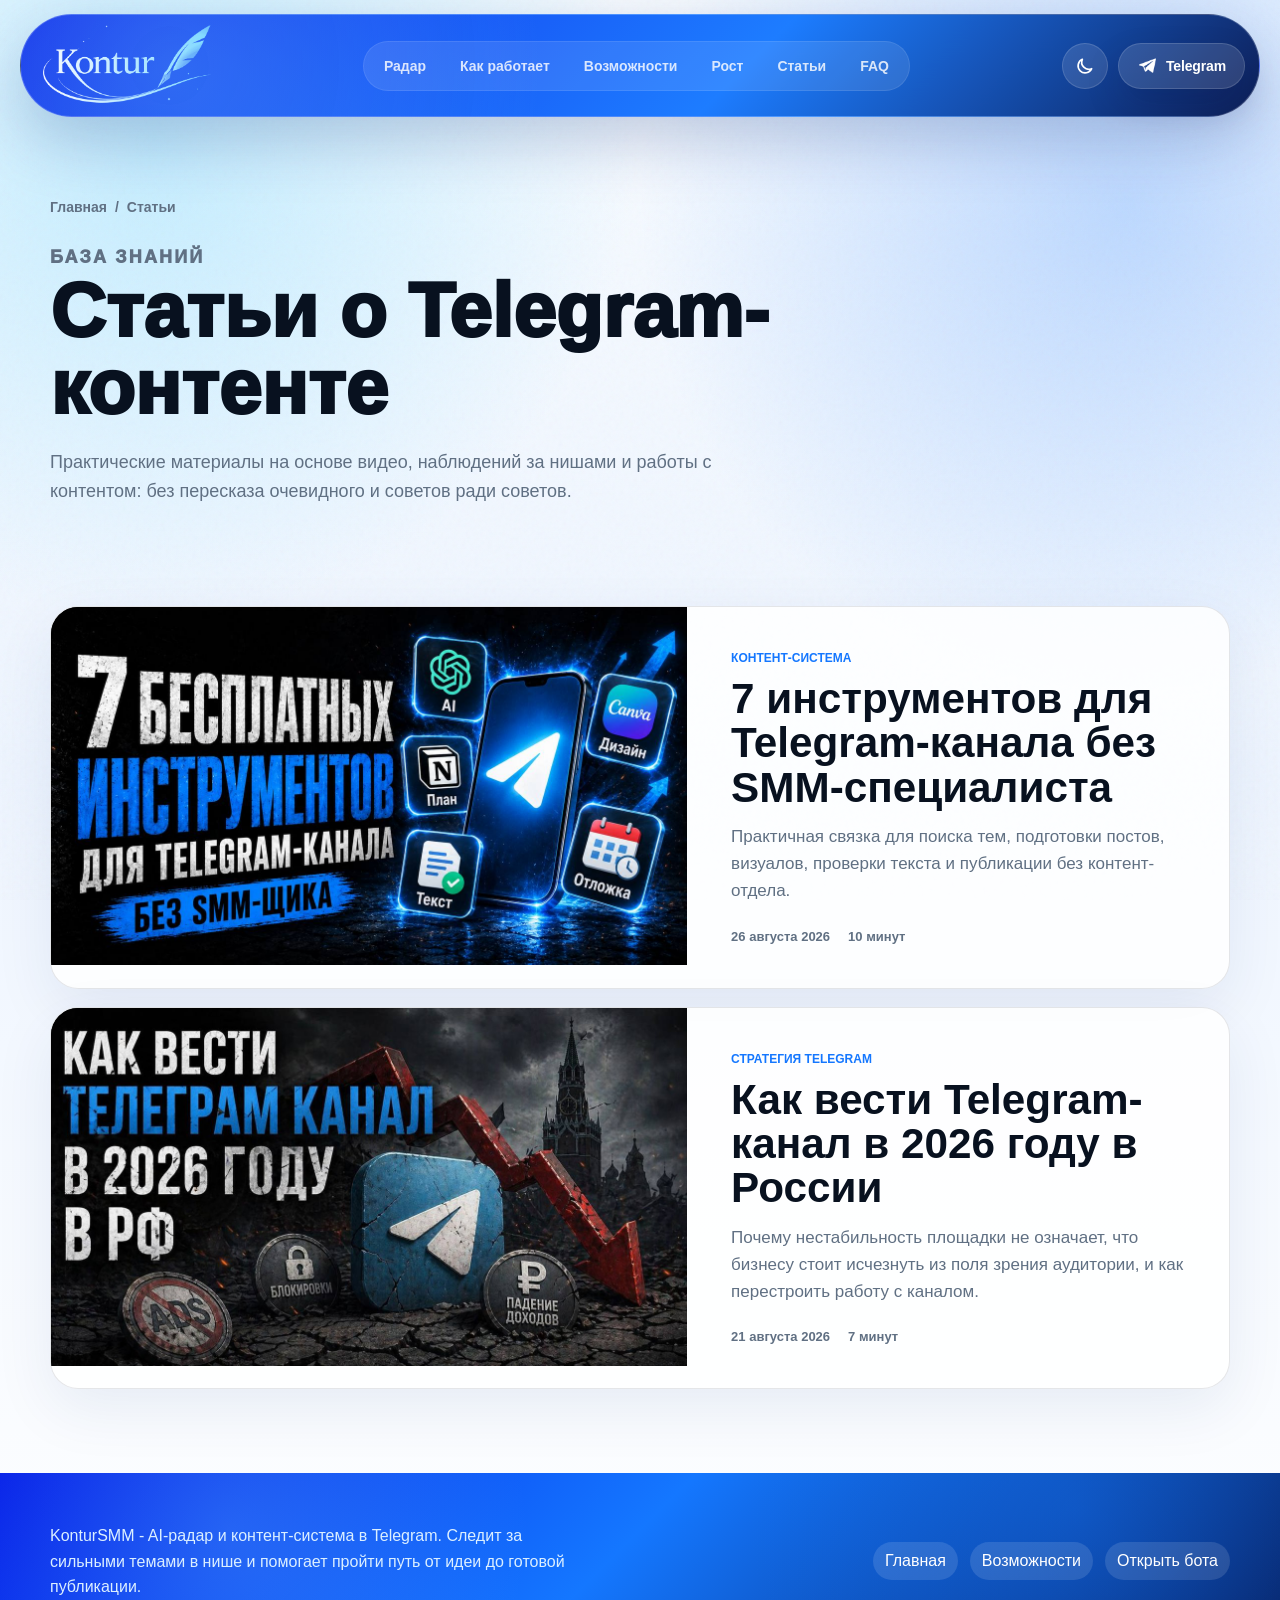
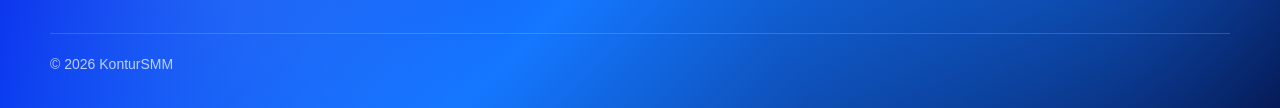
==== commit a3454821: "Add files via upload" ====
--- a/articles/index.html
+++ b/articles/index.html
@@ -25,7 +25,7 @@
       document.documentElement.dataset.theme = 'light';
     }
   </script>
-  <link rel="stylesheet" href="../styles.css?v=article-2026-1">
+  <link rel="stylesheet" href="../styles.css?v=2026-08-26">
   <script type="application/ld+json">
     {
       "@context": "https://schema.org",
@@ -83,6 +83,15 @@
       <section class="section section-compact">
         <div class="container">
           <div class="article-grid article-grid-featured">
+            <a class="article-card article-card-featured reveal" href="7-besplatnyh-instrumentov-dlya-telegram-kanala.html">
+              <figure class="article-card-cover"><img src="../assets/7-tools-telegram-cover.png" width="1280" height="720" alt="Семь инструментов для ведения Telegram-канала без SMM-специалиста"></figure>
+              <div class="article-card-content">
+                <span class="article-card-category">Контент-система</span>
+                <h2>7 инструментов для Telegram-канала без SMM-специалиста</h2>
+                <p>Практичная связка для поиска тем, подготовки постов, визуалов, проверки текста и публикации без контент-отдела.</p>
+                <div class="article-card-meta"><time datetime="2026-08-26">26 августа 2026</time><span>10 минут</span></div>
+              </div>
+            </a>
             <a class="article-card article-card-featured reveal" href="kak-vesti-telegram-kanal-v-2026.html">
               <figure class="article-card-cover"><img src="../assets/telegram-channel-2026.jpg" width="1280" height="720" alt="Как вести Telegram-канал в 2026 году в России"></figure>
               <div class="article-card-content">
--- a/styles.css
+++ b/styles.css
@@ -1601,19 +1601,22 @@
 
 .radar-visual {
   display: grid;
-  place-items: center;
+  grid-template-columns: minmax(0, 1fr) 158px;
+  gap: 16px;
+  align-items: start;
+  min-height: 0;
 }
 
 .radar-screen {
   position: relative;
-  width: min(100%, 520px);
-  padding: 24px;
+  width: 100%;
+  min-width: 0;
+  padding: 22px;
   border: 1px solid rgba(255, 255, 255, 0.12);
-  border-radius: 32px;
+  border-radius: 26px;
   color: white;
   background: linear-gradient(155deg, #101a2c, #050912 72%);
   box-shadow: 0 34px 90px rgba(5, 24, 72, 0.3);
-  transform: rotate(1deg);
 }
 
 .radar-screen::before {
@@ -1780,14 +1783,26 @@
   font-weight: 750;
 }
 
+.radar-side {
+  display: grid;
+  gap: 16px;
+  align-content: start;
+}
+
+.radar-stat {
+  position: static;
+  width: 100%;
+  min-height: 150px;
+  display: flex;
+  flex-direction: column;
+  justify-content: center;
+  border-radius: 22px;
+}
+
 .radar-note {
-  right: -4px;
-  top: 64px;
-}
-
-.radar-stat {
-  left: -2px;
-  bottom: 48px;
+  position: static;
+  width: 100%;
+  border-radius: 22px;
 }
 
 .articles-coming {
@@ -1959,6 +1974,10 @@
   font-weight: 920;
 }
 
+.article-hero h1.article-title-compact {
+  font-size: clamp(38px, 4.1vw, 56px);
+}
+
 .article-subtitle {
   margin: 20px 0 0;
   color: var(--muted);
@@ -1978,7 +1997,9 @@
 
 .article-cover {
   overflow: hidden;
+  width: 100%;
   aspect-ratio: 16 / 9;
+  margin: 0;
   border: 1px solid var(--line);
   border-radius: var(--radius);
   background: var(--soft);
@@ -2100,21 +2121,23 @@
 
 .article-card-cover {
   overflow: hidden;
-  min-height: 320px;
-  margin: 0;
-  background: var(--soft);
+  min-height: 0;
+  aspect-ratio: 16 / 9;
+  display: grid;
+  place-items: center;
+  margin: 0;
+  background: #05070b;
 }
 
 .article-card-cover img {
   width: 100%;
   height: 100%;
-  object-fit: cover;
-  transition: transform 0.35s ease;
+  object-fit: contain;
 }
 
 .article-card:hover .article-card-cover img,
 .article-card:focus-visible .article-card-cover img {
-  transform: scale(1.015);
+  transform: none;
 }
 
 .article-card-content {
@@ -2241,6 +2264,21 @@
 .article-bottom-cta .btn {
   margin-top: 6px;
   background: #071123;
+}
+
+.article-telegram-btn {
+  width: fit-content;
+  max-width: 100%;
+  white-space: nowrap;
+  line-height: 1;
+}
+
+.article-body .article-telegram-btn .btn-icon {
+  width: 20px;
+  height: 20px;
+  margin: 0;
+  border-radius: 0;
+  box-shadow: none;
 }
 
 /* Dark theme */
@@ -2346,6 +2384,13 @@
   .article-cover {
     max-width: 760px;
   }
+
+  .radar-visual {
+    width: min(100%, 820px);
+    min-height: 0;
+    margin: 18px auto 0;
+    grid-template-columns: minmax(0, 1fr) 180px;
+  }
 }
 
 @media (max-width: 860px) {
@@ -2374,22 +2419,19 @@
   .radar-screen {
     width: 100%;
     padding: 18px;
-    transform: none;
-  }
-
-  .radar-note,
+  }
+
+  .radar-visual {
+    grid-template-columns: 1fr;
+    min-height: 0;
+  }
+
+  .radar-side {
+    grid-template-columns: repeat(2, minmax(0, 1fr));
+  }
+
   .radar-stat {
-    position: absolute;
-  }
-
-  .radar-note {
-    top: 18px;
-    right: -2px;
-  }
-
-  .radar-stat {
-    bottom: 12px;
-    left: -2px;
+    min-height: 0;
   }
 
   .articles-coming {
@@ -2434,15 +2476,12 @@
   }
 
   .radar-visual {
-    display: block;
-    min-height: 590px;
-  }
-
-  .radar-note,
-  .radar-stat {
-    position: relative;
-    inset: auto;
-    margin-top: 12px;
+    display: grid;
+    min-height: 0;
+  }
+
+  .radar-side {
+    grid-template-columns: 1fr;
   }
 
   .radar-screen-head strong {
